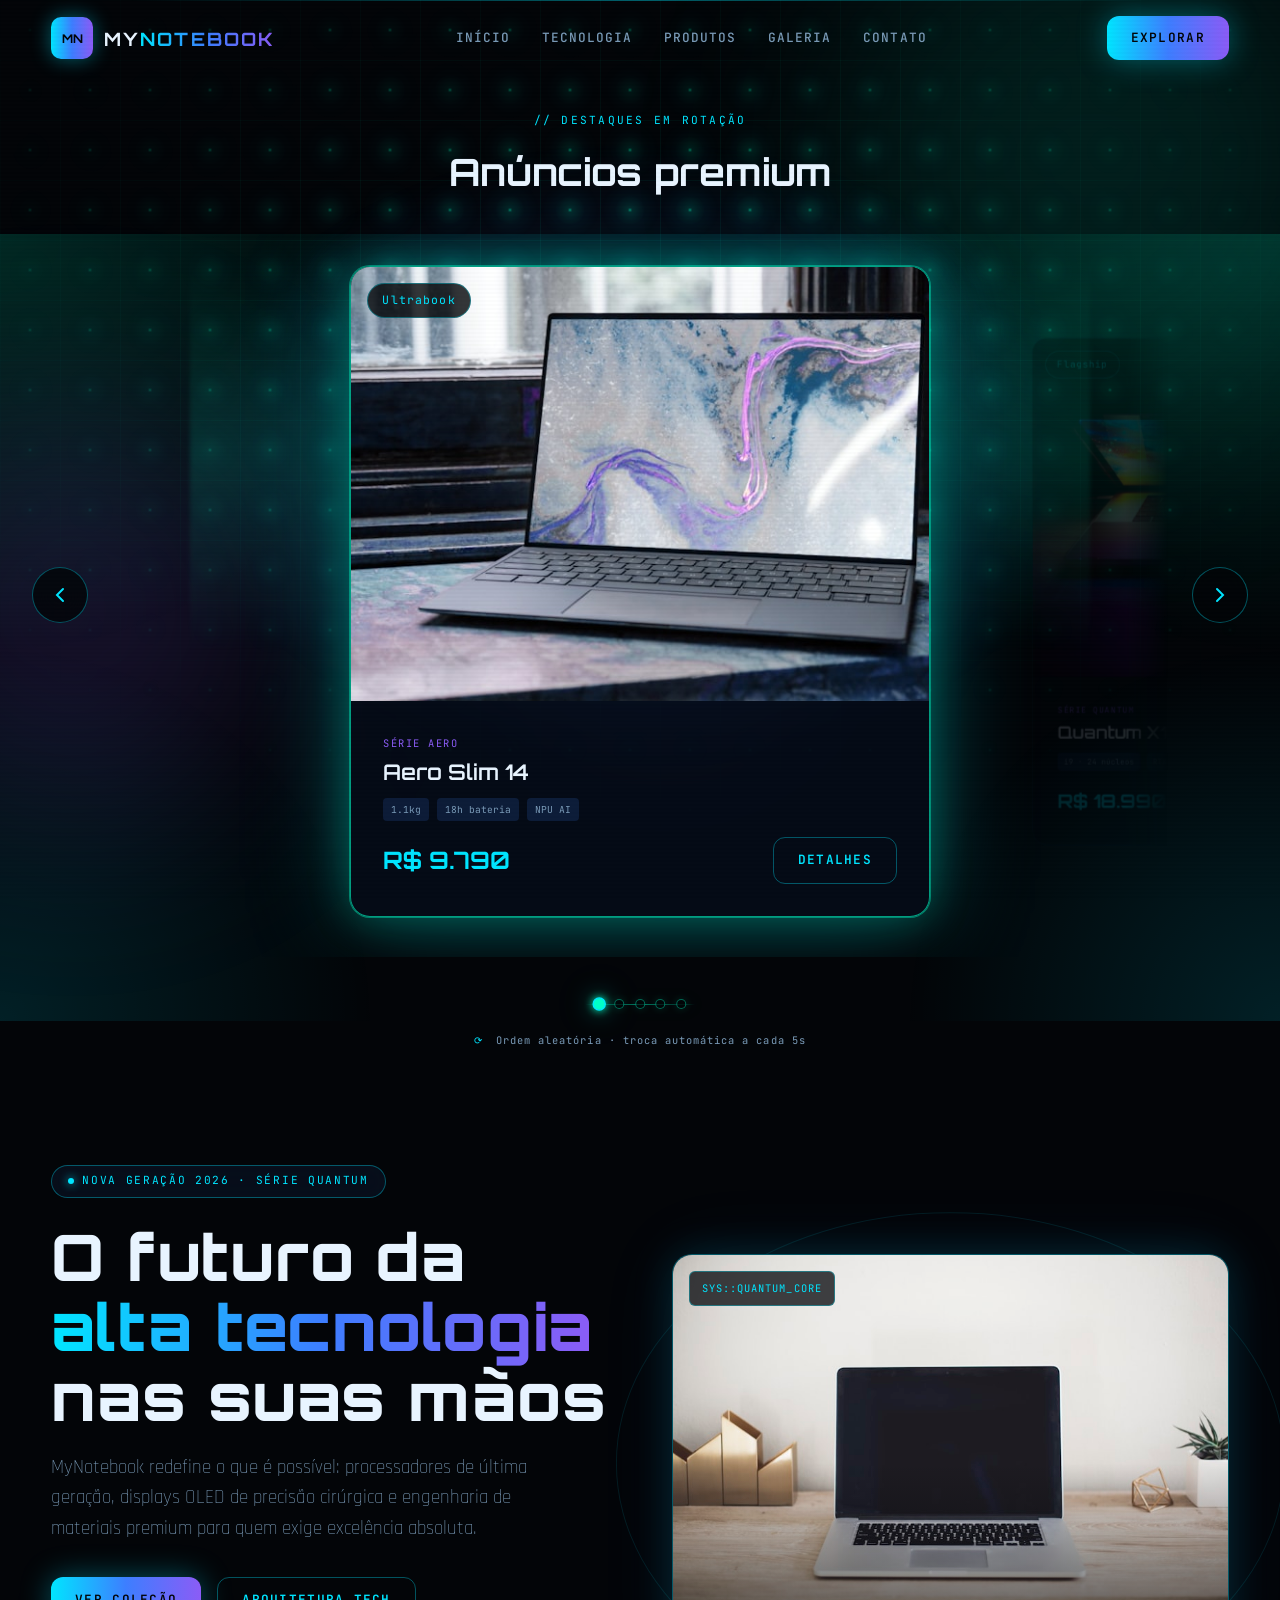
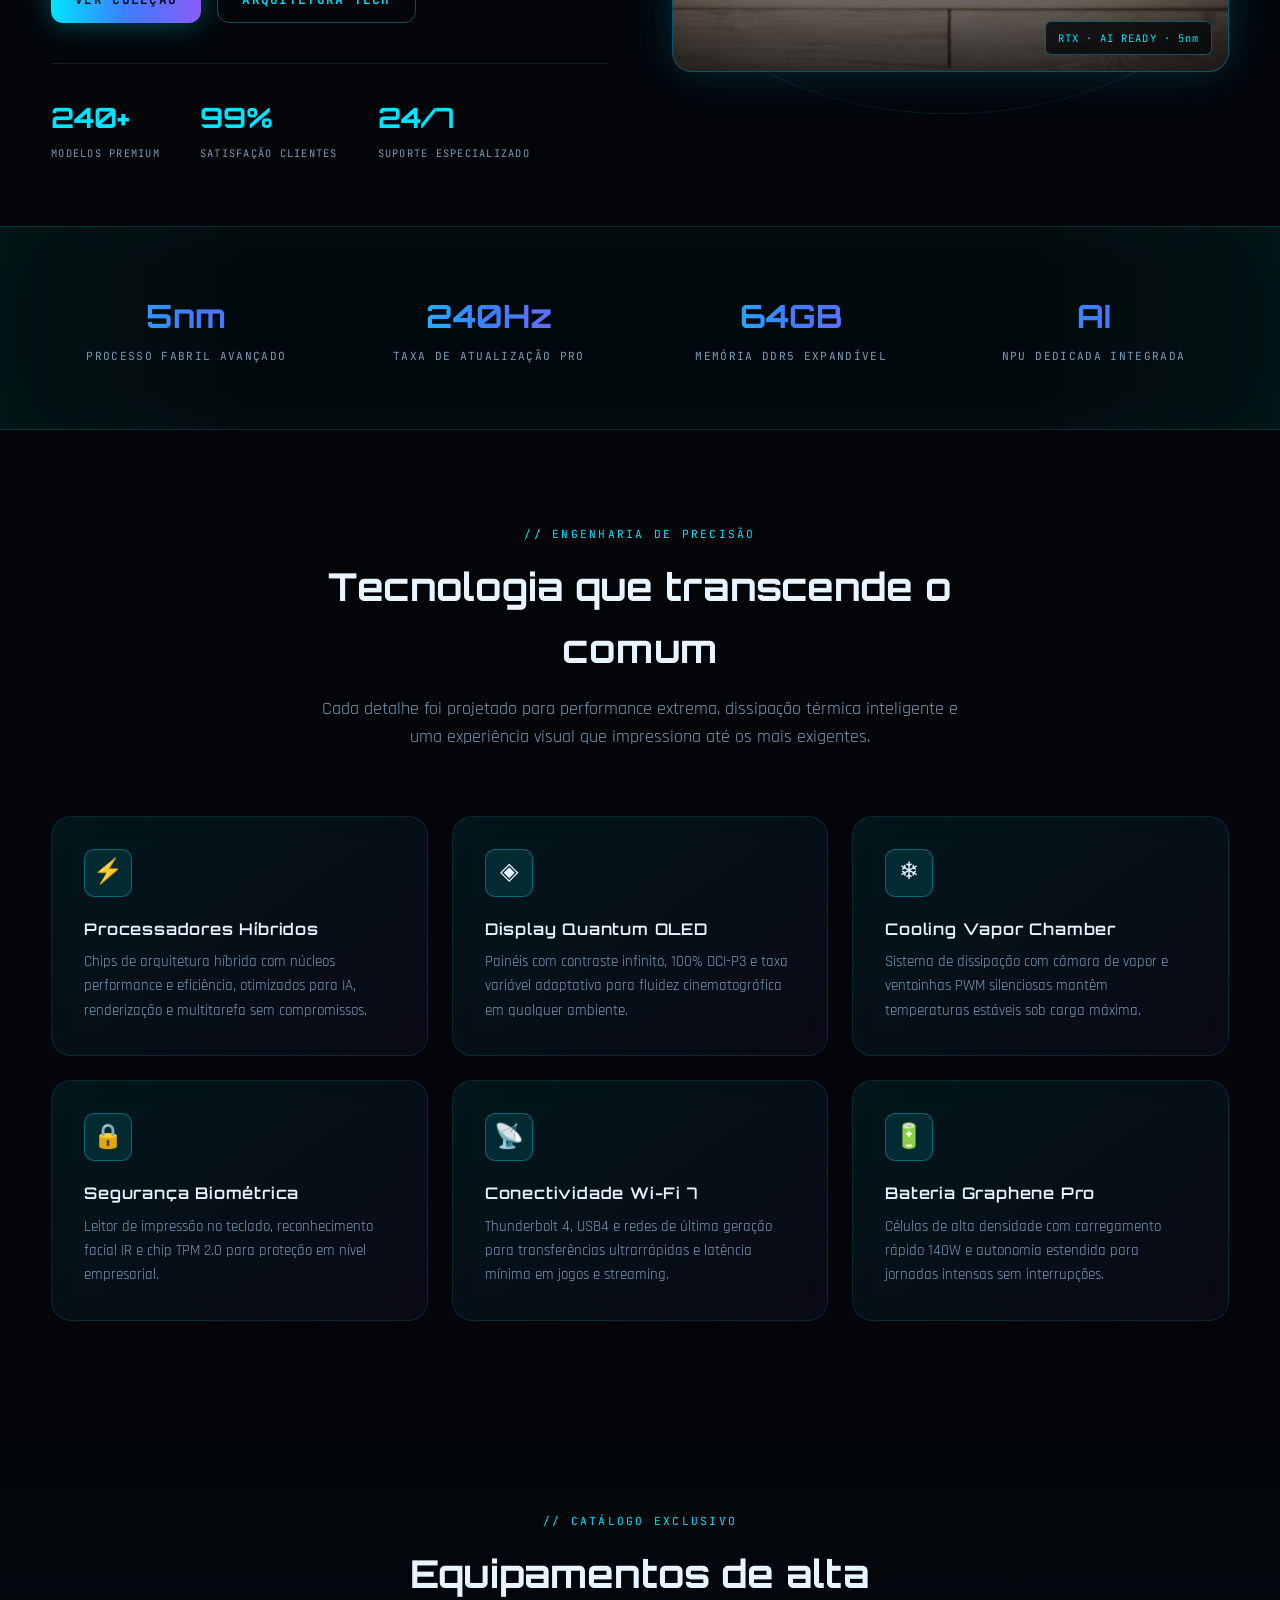
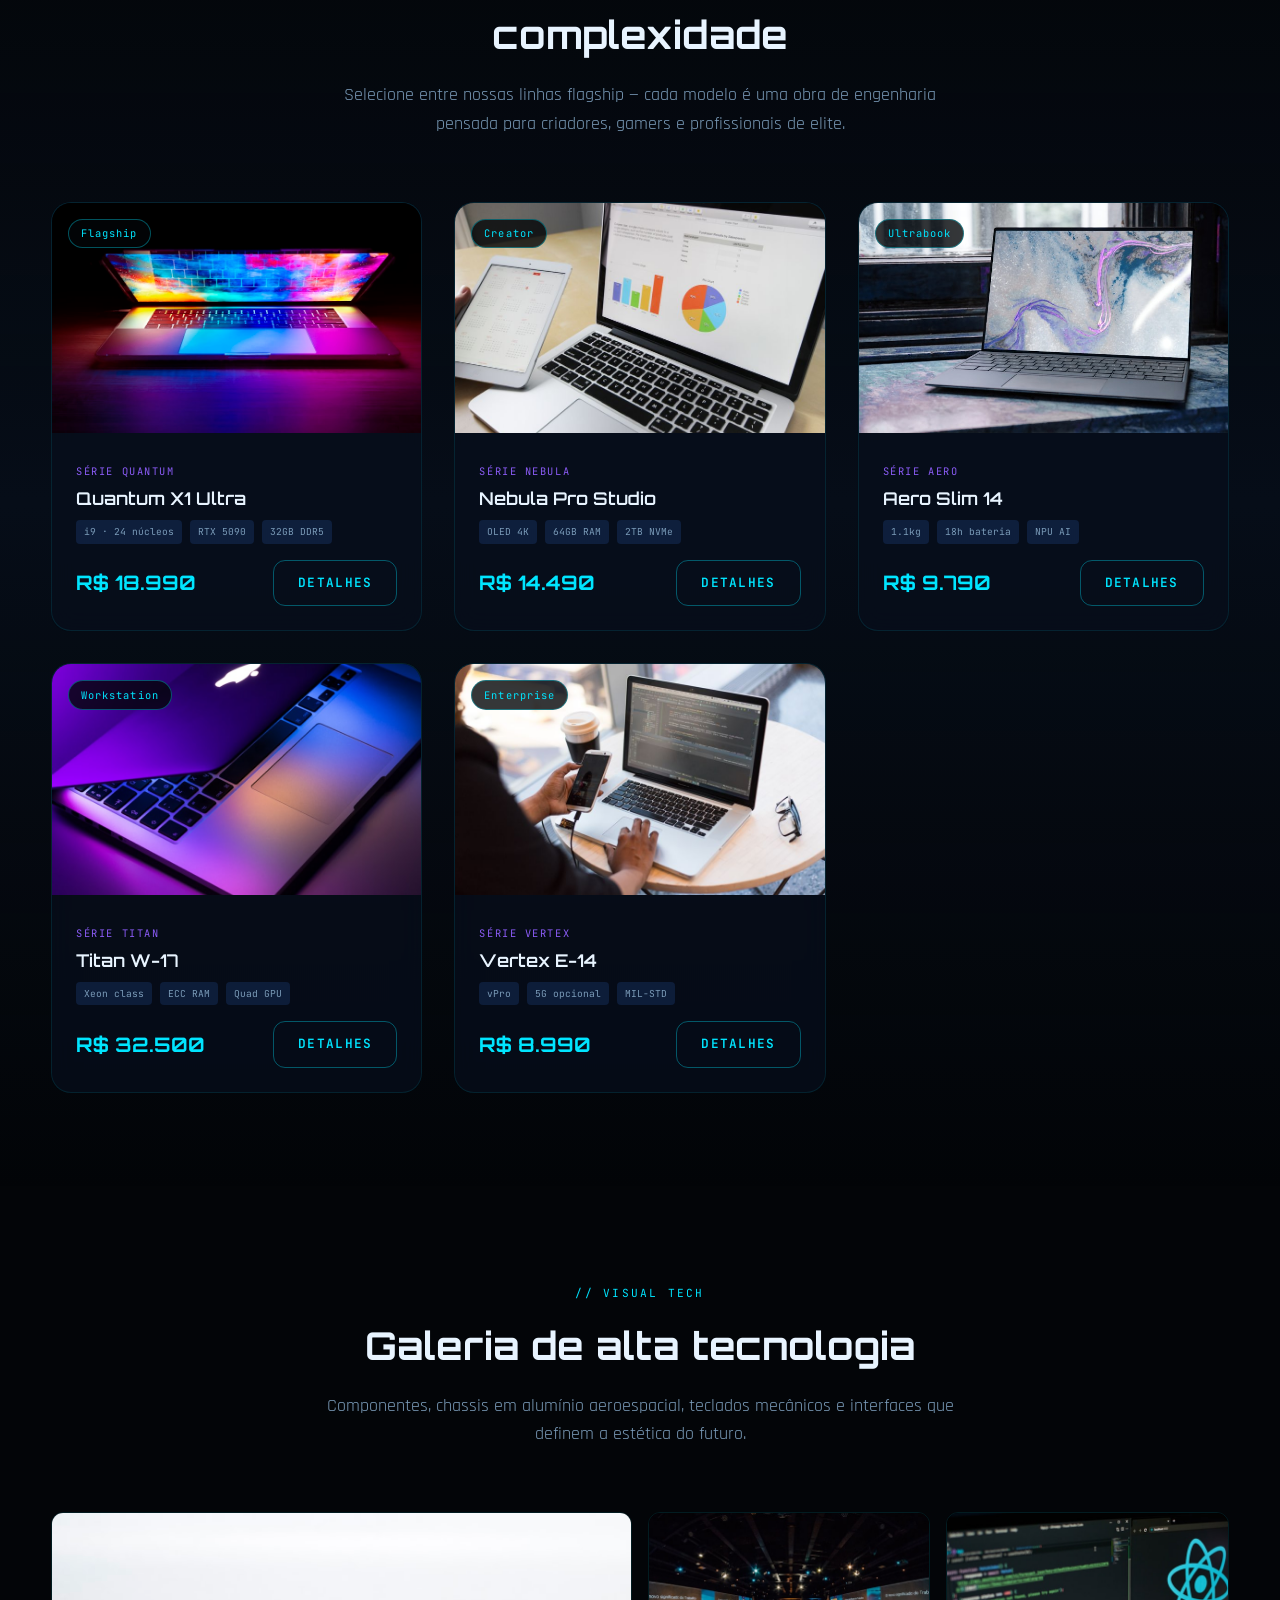
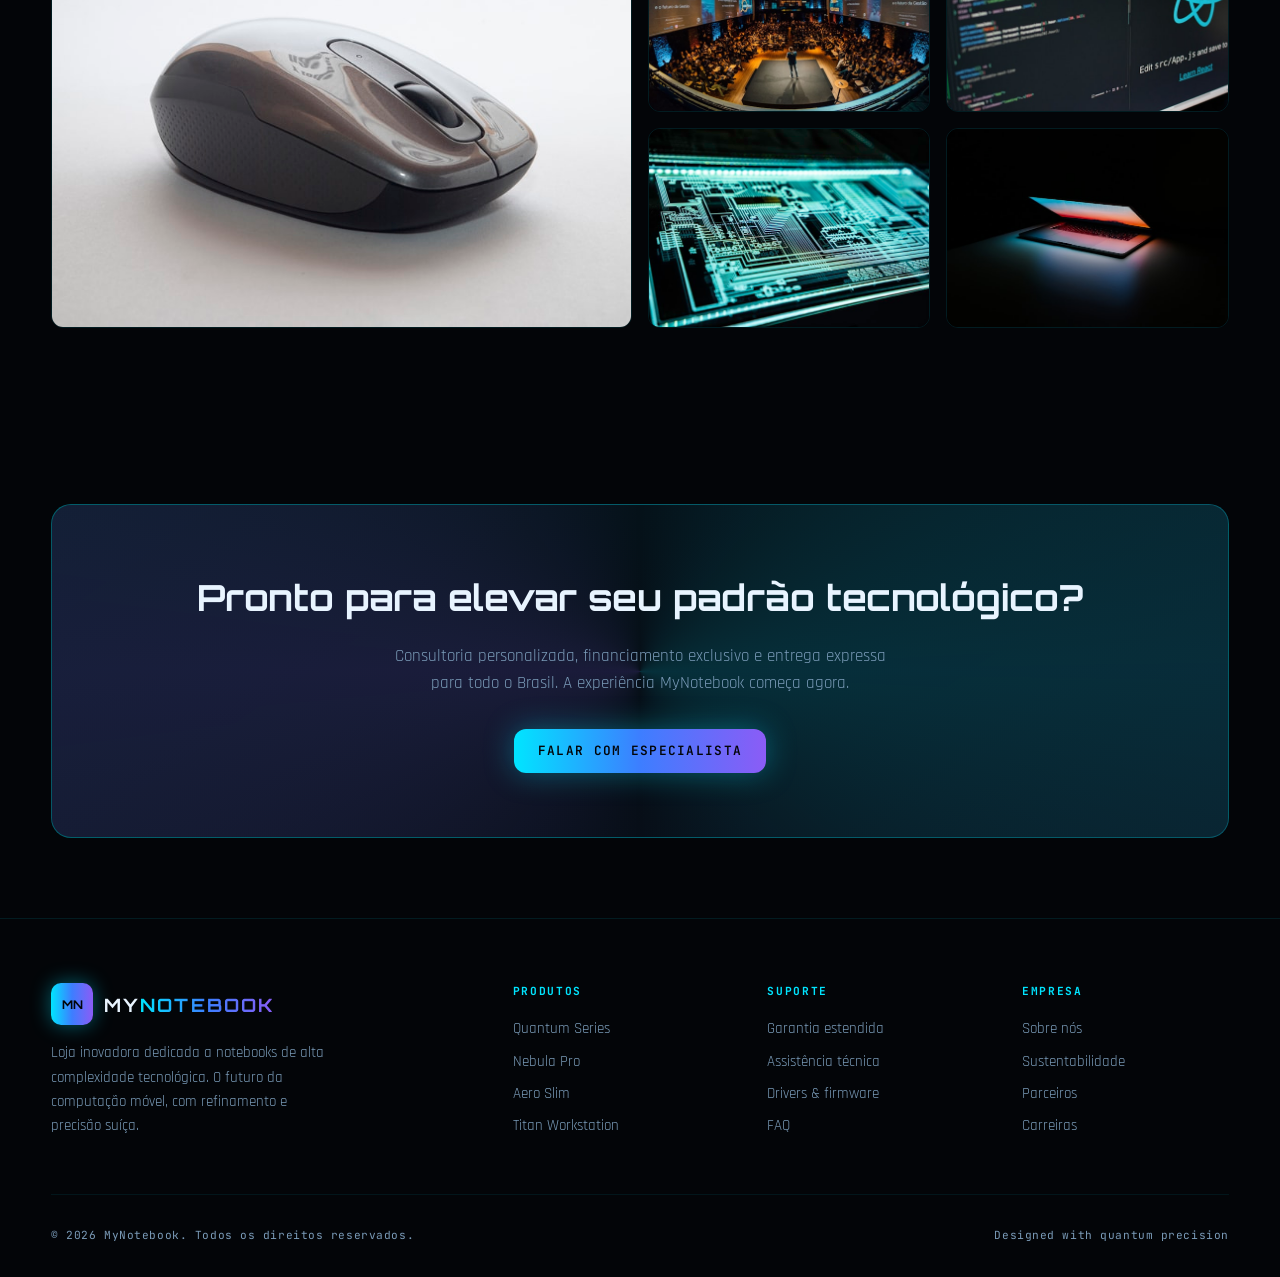
==== index.html @ bc08f530 "feat: commit inicial — site MyNotebook completo Loja futurista de notebooks com design high-tech (pa" ====
<!DOCTYPE html>
<html lang="pt-BR">
<head>
  <meta charset="UTF-8" />
  <meta name="viewport" content="width=device-width, initial-scale=1.0" />
  <meta name="description" content="MyNotebook — Loja inovadora de notebooks de alta performance, design futurista e tecnologia de ponta." />
  <title>MyNotebook | Alta Tecnologia em Notebooks</title>
  <link rel="preconnect" href="https://fonts.googleapis.com" />
  <link rel="preconnect" href="https://fonts.gstatic.com" crossorigin />
  <link href="https://fonts.googleapis.com/css2?family=JetBrains+Mono:wght@400;500;600&family=Orbitron:wght@500;600;700;800&family=Rajdhani:wght@300;400;500;600;700&display=swap" rel="stylesheet" />
  <link rel="stylesheet" href="css/styles.css" />
</head>
<body>
  <div class="bg-grid" aria-hidden="true"></div>
  <div class="bg-orb bg-orb--1" aria-hidden="true"></div>
  <div class="bg-orb bg-orb--2" aria-hidden="true"></div>
  <div class="bg-orb bg-orb--3" aria-hidden="true"></div>
  <div class="scanline" aria-hidden="true"></div>

  <header class="header">
    <div class="container header__inner">
      <a href="#" class="logo">
        <span class="logo__icon">MN</span>
        <span class="logo__text">My<span>Notebook</span></span>
      </a>
      <nav class="nav" aria-label="Principal">
        <a href="#inicio" class="nav__link">Início</a>
        <a href="#tecnologia" class="nav__link">Tecnologia</a>
        <a href="#produtos" class="nav__link">Produtos</a>
        <a href="#galeria" class="nav__link">Galeria</a>
        <a href="#contato" class="nav__link">Contato</a>
      </nav>
      <a href="#produtos" class="btn btn--primary">Explorar</a>
      <button class="menu-toggle" type="button" aria-label="Abrir menu" aria-expanded="false">
        <span></span><span></span><span></span>
      </button>
    </div>
  </header>

  <main>
    <!-- Carrossel de destaques (início do site) -->
    <section class="carousel-section" id="inicio" aria-label="Destaques em promoção">
      <div class="container">
        <header class="carousel-section__header reveal">
          <span class="section-tag">// Destaques em rotação</span>
          <h2 class="carousel-section__title">Anúncios <span class="gradient">premium</span></h2>
        </header>
      </div>

      <div class="carousel-section__showcase">
        <div class="carousel" data-carousel>
          <button type="button" class="carousel__btn carousel__btn--prev" aria-label="Anúncio anterior">
            <svg width="24" height="24" viewBox="0 0 24 24" fill="none" aria-hidden="true"><path d="M15 6l-6 6 6 6" stroke="currentColor" stroke-width="2" stroke-linecap="round"/></svg>
          </button>

          <div class="carousel__viewport">
            <div class="carousel__track">
              <div class="carousel__slide">
                <article class="product-card product-card--carousel">
                  <div class="product-card__image">
                    <span class="product-card__tag">Flagship</span>
                    <img src="assets/carrossel/quantum.jpg" alt="Quantum X1 Ultra" width="600" height="375" loading="eager" />
                  </div>
                  <div class="product-card__body">
                    <span class="product-card__series">Série Quantum</span>
                    <h3 class="product-card__name">Quantum X1 Ultra</h3>
                    <div class="product-card__specs">
                      <span class="spec-chip">i9 · 24 núcleos</span>
                      <span class="spec-chip">RTX 5090</span>
                      <span class="spec-chip">32GB DDR5</span>
                    </div>
                    <div class="product-card__footer">
                      <span class="product-card__price">R$ 18.990</span>
                      <a href="#produtos" class="btn btn--outline">Detalhes</a>
                    </div>
                  </div>
                </article>
              </div>
              <div class="carousel__slide">
                <article class="product-card product-card--carousel">
                  <div class="product-card__image">
                    <span class="product-card__tag">Workstation</span>
                    <img src="assets/carrossel/titan.jpg" alt="Titan W-17" width="600" height="375" loading="lazy" />
                  </div>
                  <div class="product-card__body">
                    <span class="product-card__series">Série Titan</span>
                    <h3 class="product-card__name">Titan W-17</h3>
                    <div class="product-card__specs">
                      <span class="spec-chip">Xeon class</span>
                      <span class="spec-chip">ECC RAM</span>
                      <span class="spec-chip">Quad GPU</span>
                    </div>
                    <div class="product-card__footer">
                      <span class="product-card__price">R$ 32.500</span>
                      <a href="#produtos" class="btn btn--outline">Detalhes</a>
                    </div>
                  </div>
                </article>
              </div>
              <div class="carousel__slide">
                <article class="product-card product-card--carousel">
                  <div class="product-card__image">
                    <span class="product-card__tag">Creator</span>
                    <img src="assets/carrossel/nebula.jpg" alt="Nebula Pro Studio — notebook creator moderno" width="600" height="375" loading="lazy" />
                  </div>
                  <div class="product-card__body">
                    <span class="product-card__series">Série Nebula</span>
                    <h3 class="product-card__name">Nebula Pro Studio</h3>
                    <div class="product-card__specs">
                      <span class="spec-chip">OLED 4K</span>
                      <span class="spec-chip">64GB RAM</span>
                      <span class="spec-chip">2TB NVMe</span>
                    </div>
                    <div class="product-card__footer">
                      <span class="product-card__price">R$ 14.490</span>
                      <a href="#produtos" class="btn btn--outline">Detalhes</a>
                    </div>
                  </div>
                </article>
              </div>
              <div class="carousel__slide">
                <article class="product-card product-card--carousel">
                  <div class="product-card__image">
                    <span class="product-card__tag">Ultrabook</span>
                    <img src="assets/carrossel/aero-slim.jpg" alt="Aero Slim 14 — ultrabook novo e moderno" width="600" height="375" loading="eager" />
                  </div>
                  <div class="product-card__body">
                    <span class="product-card__series">Série Aero</span>
                    <h3 class="product-card__name">Aero Slim 14</h3>
                    <div class="product-card__specs">
                      <span class="spec-chip">1.1kg</span>
                      <span class="spec-chip">18h bateria</span>
                      <span class="spec-chip">NPU AI</span>
                    </div>
                    <div class="product-card__footer">
                      <span class="product-card__price">R$ 9.790</span>
                      <a href="#produtos" class="btn btn--outline">Detalhes</a>
                    </div>
                  </div>
                </article>
              </div>
              <div class="carousel__slide">
                <article class="product-card product-card--carousel">
                  <div class="product-card__image">
                    <span class="product-card__tag">Enterprise</span>
                    <img src="assets/carrossel/vertex.jpg" alt="Vertex E-14 — notebook corporativo" width="600" height="375" loading="lazy" />
                  </div>
                  <div class="product-card__body">
                    <span class="product-card__series">Série Vertex</span>
                    <h3 class="product-card__name">Vertex E-14</h3>
                    <div class="product-card__specs">
                      <span class="spec-chip">vPro</span>
                      <span class="spec-chip">5G opcional</span>
                      <span class="spec-chip">MIL-STD</span>
                    </div>
                    <div class="product-card__footer">
                      <span class="product-card__price">R$ 8.990</span>
                      <a href="#produtos" class="btn btn--outline">Detalhes</a>
                    </div>
                  </div>
                </article>
              </div>
            </div>
          </div>

          <button type="button" class="carousel__btn carousel__btn--next" aria-label="Próximo anúncio">
            <svg width="24" height="24" viewBox="0 0 24 24" fill="none" aria-hidden="true"><path d="M9 6l6 6-6 6" stroke="currentColor" stroke-width="2" stroke-linecap="round"/></svg>
          </button>

          <div class="carousel__dots" role="tablist" aria-label="Selecionar anúncio"></div>
          <p class="carousel__hint">
            <span class="carousel__shuffle-icon">⟳</span>
            Ordem aleatória · troca automática a cada 5s
          </p>
        </div>
      </div>
    </section>

    <!-- Hero -->
    <section class="hero">
      <div class="container hero__grid">
        <div class="hero__content reveal">
          <div class="hero__badge">Nova geração 2026 · Série Quantum</div>
          <h1 class="hero__title">
            O futuro da<br />
            <span class="gradient">alta tecnologia</span><br />
            nas suas mãos
          </h1>
          <p class="hero__subtitle">
            MyNotebook redefine o que é possível: processadores de última geração,
            displays OLED de precisão cirúrgica e engenharia de materiais premium
            para quem exige excelência absoluta.
          </p>
          <div class="hero__actions">
            <a href="#produtos" class="btn btn--primary">Ver coleção</a>
            <a href="#tecnologia" class="btn btn--outline">Arquitetura tech</a>
          </div>
          <div class="hero__stats">
            <div class="stat">
              <div class="stat__value" data-count="240" data-suffix="+">0+</div>
              <div class="stat__label">Modelos premium</div>
            </div>
            <div class="stat">
              <div class="stat__value" data-count="99" data-suffix="%">0%</div>
              <div class="stat__label">Satisfação clientes</div>
            </div>
            <div class="stat">
              <div class="stat__value">24/7</div>
              <div class="stat__label">Suporte especializado</div>
            </div>
          </div>
        </div>
        <div class="hero__visual reveal">
          <div class="hero__ring" aria-hidden="true"></div>
          <div class="hero__frame">
            <span class="hero__hud hero__hud--tl">SYS::QUANTUM_CORE</span>
            <img
              src="assets/carrossel/hero.jpg"
              alt="Notebook futurista de alta performance em ambiente tecnológico"
              width="900"
              height="675"
              loading="eager"
            />
            <span class="hero__hud hero__hud--br">RTX · AI READY · 5nm</span>
          </div>
        </div>
      </div>
    </section>

    <!-- Specs band -->
    <div class="specs-band reveal">
      <div class="container specs-band__inner">
        <div class="specs-band__item">
          <h3>5nm</h3>
          <p>Processo fabril avançado</p>
        </div>
        <div class="specs-band__item">
          <h3>240Hz</h3>
          <p>Taxa de atualização pro</p>
        </div>
        <div class="specs-band__item">
          <h3>64GB</h3>
          <p>Memória DDR5 expandível</p>
        </div>
        <div class="specs-band__item">
          <h3>AI</h3>
          <p>NPU dedicada integrada</p>
        </div>
      </div>
    </div>

    <!-- Features / Tecnologia -->
    <section id="tecnologia">
      <div class="container">
        <header class="section-header reveal">
          <span class="section-tag">// Engenharia de precisão</span>
          <h2 class="section-title">Tecnologia que transcende o comum</h2>
          <p class="section-desc">
            Cada detalhe foi projetado para performance extrema, dissipação térmica
            inteligente e uma experiência visual que impressiona até os mais exigentes.
          </p>
        </header>
        <div class="features__grid">
          <article class="feature-card reveal">
            <div class="feature-card__icon">⚡</div>
            <h3 class="feature-card__title">Processadores Híbridos</h3>
            <p class="feature-card__text">
              Chips de arquitetura híbrida com núcleos performance e eficiência,
              otimizados para IA, renderização e multitarefa sem compromissos.
            </p>
          </article>
          <article class="feature-card reveal">
            <div class="feature-card__icon">◈</div>
            <h3 class="feature-card__title">Display Quantum OLED</h3>
            <p class="feature-card__text">
              Painéis com contraste infinito, 100% DCI-P3 e taxa variável adaptativa
              para fluidez cinematográfica em qualquer ambiente.
            </p>
          </article>
          <article class="feature-card reveal">
            <div class="feature-card__icon">❄</div>
            <h3 class="feature-card__title">Cooling Vapor Chamber</h3>
            <p class="feature-card__text">
              Sistema de dissipação com câmara de vapor e ventoinhas PWM silenciosas
              mantêm temperaturas estáveis sob carga máxima.
            </p>
          </article>
          <article class="feature-card reveal">
            <div class="feature-card__icon">🔒</div>
            <h3 class="feature-card__title">Segurança Biométrica</h3>
            <p class="feature-card__text">
              Leitor de impressão no teclado, reconhecimento facial IR e chip TPM 2.0
              para proteção em nível empresarial.
            </p>
          </article>
          <article class="feature-card reveal">
            <div class="feature-card__icon">📡</div>
            <h3 class="feature-card__title">Conectividade Wi-Fi 7</h3>
            <p class="feature-card__text">
              Thunderbolt 4, USB4 e redes de última geração para transferências
              ultrarrápidas e latência mínima em jogos e streaming.
            </p>
          </article>
          <article class="feature-card reveal">
            <div class="feature-card__icon">🔋</div>
            <h3 class="feature-card__title">Bateria Graphene Pro</h3>
            <p class="feature-card__text">
              Células de alta densidade com carregamento rápido 140W e autonomia
              estendida para jornadas intensas sem interrupções.
            </p>
          </article>
        </div>
      </div>
    </section>

    <!-- Produtos -->
    <section class="products" id="produtos">
      <div class="container">
        <header class="section-header reveal">
          <span class="section-tag">// Catálogo exclusivo</span>
          <h2 class="section-title">Equipamentos de alta complexidade</h2>
          <p class="section-desc">
            Selecione entre nossas linhas flagship — cada modelo é uma obra de
            engenharia pensada para criadores, gamers e profissionais de elite.
          </p>
        </header>
        <div class="products__grid">
          <article class="product-card reveal">
            <div class="product-card__image">
              <span class="product-card__tag">Flagship</span>
              <img
                src="assets/carrossel/quantum.jpg"
                alt="MyNotebook Quantum X1 — laptop gaming premium"
                width="600"
                height="375"
                loading="lazy"
              />
            </div>
            <div class="product-card__body">
              <span class="product-card__series">Série Quantum</span>
              <h3 class="product-card__name">Quantum X1 Ultra</h3>
              <div class="product-card__specs">
                <span class="spec-chip">i9 · 24 núcleos</span>
                <span class="spec-chip">RTX 5090</span>
                <span class="spec-chip">32GB DDR5</span>
              </div>
              <div class="product-card__footer">
                <span class="product-card__price">R$ 18.990</span>
                <a href="#" class="btn btn--outline">Detalhes</a>
              </div>
            </div>
          </article>
          <article class="product-card reveal">
            <div class="product-card__image">
              <span class="product-card__tag">Creator</span>
              <img
                src="assets/carrossel/nebula.jpg"
                alt="MyNotebook Nebula Pro — workstation criativa"
                width="600"
                height="375"
                loading="lazy"
              />
            </div>
            <div class="product-card__body">
              <span class="product-card__series">Série Nebula</span>
              <h3 class="product-card__name">Nebula Pro Studio</h3>
              <div class="product-card__specs">
                <span class="spec-chip">OLED 4K</span>
                <span class="spec-chip">64GB RAM</span>
                <span class="spec-chip">2TB NVMe</span>
              </div>
              <div class="product-card__footer">
                <span class="product-card__price">R$ 14.490</span>
                <a href="#" class="btn btn--outline">Detalhes</a>
              </div>
            </div>
          </article>
          <article class="product-card reveal">
            <div class="product-card__image">
              <span class="product-card__tag">Ultrabook</span>
              <img
                src="assets/carrossel/aero-slim.jpg"
                alt="MyNotebook Aero Slim — ultrabook fino e poderoso"
                width="600"
                height="375"
                loading="lazy"
              />
            </div>
            <div class="product-card__body">
              <span class="product-card__series">Série Aero</span>
              <h3 class="product-card__name">Aero Slim 14</h3>
              <div class="product-card__specs">
                <span class="spec-chip">1.1kg</span>
                <span class="spec-chip">18h bateria</span>
                <span class="spec-chip">NPU AI</span>
              </div>
              <div class="product-card__footer">
                <span class="product-card__price">R$ 9.790</span>
                <a href="#" class="btn btn--outline">Detalhes</a>
              </div>
            </div>
          </article>
          <article class="product-card reveal">
            <div class="product-card__image">
              <span class="product-card__tag">Workstation</span>
              <img
                src="assets/carrossel/titan.jpg"
                alt="MyNotebook Titan W — estação de trabalho móvel"
                width="600"
                height="375"
                loading="lazy"
              />
            </div>
            <div class="product-card__body">
              <span class="product-card__series">Série Titan</span>
              <h3 class="product-card__name">Titan W-17</h3>
              <div class="product-card__specs">
                <span class="spec-chip">Xeon class</span>
                <span class="spec-chip">ECC RAM</span>
                <span class="spec-chip">Quad GPU</span>
              </div>
              <div class="product-card__footer">
                <span class="product-card__price">R$ 32.500</span>
                <a href="#" class="btn btn--outline">Detalhes</a>
              </div>
            </div>
          </article>
          <article class="product-card reveal">
            <div class="product-card__image">
              <span class="product-card__tag">Enterprise</span>
              <img
                src="assets/carrossel/vertex.jpg"
                alt="MyNotebook Vertex E — notebook corporativo seguro"
                width="600"
                height="375"
                loading="lazy"
              />
            </div>
            <div class="product-card__body">
              <span class="product-card__series">Série Vertex</span>
              <h3 class="product-card__name">Vertex E-14</h3>
              <div class="product-card__specs">
                <span class="spec-chip">vPro</span>
                <span class="spec-chip">5G opcional</span>
                <span class="spec-chip">MIL-STD</span>
              </div>
              <div class="product-card__footer">
                <span class="product-card__price">R$ 8.990</span>
                <a href="#" class="btn btn--outline">Detalhes</a>
              </div>
            </div>
          </article>
        </div>
      </div>
    </section>

    <!-- Galeria -->
    <section id="galeria">
      <div class="container">
        <header class="section-header reveal">
          <span class="section-tag">// Visual tech</span>
          <h2 class="section-title">Galeria de alta tecnologia</h2>
          <p class="section-desc">
            Componentes, chassis em alumínio aeroespacial, teclados mecânicos
            e interfaces que definem a estética do futuro.
          </p>
        </header>
        <div class="gallery__grid">
          <div class="gallery__item gallery__item--large reveal">
            <img
              src="assets/galeria/setup.jpg"
              alt="Setup tecnológico com múltiplos monitores e notebook"
              loading="lazy"
            />
            <div class="gallery__overlay">
              <h4>Command Center</h4>
              <p>Estação de controle total</p>
            </div>
          </div>
          <div class="gallery__item reveal">
            <img
              src="assets/galeria/teclado.jpg"
              alt="Teclado mecânico RGB de notebook gamer"
              loading="lazy"
            />
            <div class="gallery__overlay">
              <h4>Periféricos Pro</h4>
              <p>Input de precisão</p>
            </div>
          </div>
          <div class="gallery__item reveal">
            <img
              src="assets/galeria/chip.jpg"
              alt="Circuitos e tecnologia de hardware avançado"
              loading="lazy"
            />
            <div class="gallery__overlay">
              <h4>Chip Architecture</h4>
              <p>Silício de última geração</p>
            </div>
          </div>
          <div class="gallery__item reveal">
            <img
              src="assets/galeria/neon.jpg"
              alt="Ambiente cyberpunk com iluminação neon tecnológica"
              loading="lazy"
            />
            <div class="gallery__overlay">
              <h4>Ambiente Neon</h4>
              <p>Design imersivo</p>
            </div>
          </div>
          <div class="gallery__item reveal">
            <img
              src="assets/galeria/display.jpg"
              alt="Notebook aberto com tela iluminada em destaque"
              loading="lazy"
            />
            <div class="gallery__overlay">
              <h4>Display Edge</h4>
              <p>Bordas infinitas</p>
            </div>
          </div>
        </div>
      </div>
    </section>

    <!-- CTA -->
    <section class="cta" id="contato">
      <div class="container">
        <div class="cta__box reveal">
          <div class="cta__content">
            <h2 class="cta__title">Pronto para elevar seu padrão tecnológico?</h2>
            <p class="cta__text">
              Consultoria personalizada, financiamento exclusivo e entrega expressa
              para todo o Brasil. A experiência MyNotebook começa agora.
            </p>
            <a href="mailto:contato@mynotebook.com.br" class="btn btn--primary">Falar com especialista</a>
          </div>
        </div>
      </div>
    </section>
  </main>

  <footer class="footer">
    <div class="container">
      <div class="footer__grid">
        <div class="footer__brand">
          <a href="#" class="logo">
            <span class="logo__icon">MN</span>
            <span class="logo__text">My<span>Notebook</span></span>
          </a>
          <p>
            Loja inovadora dedicada a notebooks de alta complexidade tecnológica.
            O futuro da computação móvel, com refinamento e precisão suíça.
          </p>
        </div>
        <div class="footer__col">
          <h4>Produtos</h4>
          <a href="#">Quantum Series</a>
          <a href="#">Nebula Pro</a>
          <a href="#">Aero Slim</a>
          <a href="#">Titan Workstation</a>
        </div>
        <div class="footer__col">
          <h4>Suporte</h4>
          <a href="#">Garantia estendida</a>
          <a href="#">Assistência técnica</a>
          <a href="#">Drivers &amp; firmware</a>
          <a href="#">FAQ</a>
        </div>
        <div class="footer__col">
          <h4>Empresa</h4>
          <a href="#">Sobre nós</a>
          <a href="#">Sustentabilidade</a>
          <a href="#">Parceiros</a>
          <a href="#">Carreiras</a>
        </div>
      </div>
      <div class="footer__bottom">
        <span>© 2026 MyNotebook. Todos os direitos reservados.</span>
        <span>Designed with quantum precision</span>
      </div>
    </div>
  </footer>

  <script src="js/main.js"></script>
</body>
</html>
---- css/styles.css ----
/* MyNotebook — Design System Futurista */

:root {
  --bg-deep: #030508;
  --bg-panel: rgba(8, 14, 28, 0.72);
  --bg-glass: rgba(12, 22, 42, 0.55);
  --cyan: #00e5ff;
  --cyan-dim: #00b8d4;
  --green-glow: #00ffc8;
  --green-glow-dim: rgba(0, 255, 180, 0.45);
  --shadow-glow-deep: 0 0 20px rgba(0, 255, 200, 0.35), 0 0 50px rgba(0, 229, 255, 0.2), 0 0 90px rgba(0, 180, 255, 0.1);
  --electric: #3d7eff;
  --violet: #8b5cf6;
  --magenta: #d946ef;
  --gold: #fbbf24;
  --text-primary: #e8f4ff;
  --text-muted: #7a9bb8;
  --border-glow: rgba(0, 229, 255, 0.35);
  --gradient-hero: linear-gradient(135deg, #030508 0%, #0a1628 40%, #12103a 70%, #030508 100%);
  --gradient-accent: linear-gradient(90deg, var(--cyan), var(--electric), var(--violet));
  --gradient-card: linear-gradient(145deg, rgba(0, 229, 255, 0.08), rgba(139, 92, 246, 0.06));
  --font-display: "Orbitron", sans-serif;
  --font-body: "Rajdhani", sans-serif;
  --font-mono: "JetBrains Mono", monospace;
  --radius: 12px;
  --radius-lg: 20px;
  --shadow-neon: 0 0 40px rgba(0, 229, 255, 0.15), 0 0 80px rgba(61, 126, 255, 0.08);
  --transition: 0.35s cubic-bezier(0.4, 0, 0.2, 1);
}

*,
*::before,
*::after {
  box-sizing: border-box;
  margin: 0;
  padding: 0;
}

html {
  scroll-behavior: smooth;
}

body {
  font-family: var(--font-body);
  font-weight: 400;
  font-size: 1.05rem;
  line-height: 1.6;
  color: var(--text-primary);
  background: var(--bg-deep);
  overflow-x: hidden;
  min-height: 100vh;
}

/* Grid de fundo tecnológico — linhas + pontos com sombra verde-ciano */
.bg-grid {
  position: fixed;
  inset: 0;
  z-index: -3;
  background-image:
    radial-gradient(circle at center, var(--green-glow-dim) 0, rgba(0, 255, 200, 0.12) 1.5px, transparent 2.5px),
    linear-gradient(rgba(0, 255, 200, 0.06) 1px, transparent 1px),
    linear-gradient(90deg, rgba(0, 255, 200, 0.06) 1px, transparent 1px);
  background-size: 60px 60px, 60px 60px, 60px 60px;
  mask-image: radial-gradient(ellipse 85% 75% at 50% 35%, black 15%, transparent 78%);
}

.bg-grid::after {
  content: "";
  position: absolute;
  inset: 0;
  background-image: radial-gradient(
    circle at 50% 50%,
    rgba(0, 255, 200, 0.35) 0,
    rgba(0, 229, 255, 0.08) 35%,
    transparent 70%
  );
  background-size: 60px 60px;
  background-position: 0 0;
  opacity: 0.55;
  filter: blur(0.5px);
  mask-image: radial-gradient(ellipse 90% 80% at 50% 40%, black 10%, transparent 75%);
}

.bg-orb {
  position: fixed;
  border-radius: 50%;
  filter: blur(100px);
  z-index: -2;
  pointer-events: none;
  animation: orb-float 18s ease-in-out infinite;
}

.bg-orb--1 {
  width: 500px;
  height: 500px;
  background: rgba(0, 255, 200, 0.1);
  box-shadow: 0 0 120px rgba(0, 255, 200, 0.08);
  top: -10%;
  right: -5%;
}

.bg-orb--2 {
  width: 400px;
  height: 400px;
  background: rgba(139, 92, 246, 0.15);
  bottom: 10%;
  left: -10%;
  animation-delay: -6s;
}

.bg-orb--3 {
  width: 300px;
  height: 300px;
  background: rgba(61, 126, 255, 0.1);
  top: 50%;
  left: 40%;
  animation-delay: -12s;
}

@keyframes orb-float {
  0%, 100% { transform: translate(0, 0) scale(1); }
  33% { transform: translate(30px, -20px) scale(1.05); }
  66% { transform: translate(-20px, 30px) scale(0.95); }
}

/* Scan line sutil */
.scanline {
  position: fixed;
  inset: 0;
  z-index: 9999;
  pointer-events: none;
  background: repeating-linear-gradient(
    0deg,
    transparent,
    transparent 2px,
    rgba(0, 0, 0, 0.03) 2px,
    rgba(0, 0, 0, 0.03) 4px
  );
  opacity: 0.4;
}

.container {
  width: min(1200px, 92vw);
  margin-inline: auto;
}

/* Header */
.header {
  position: fixed;
  top: 0;
  left: 0;
  right: 0;
  z-index: 1000;
  padding: 1rem 0;
  transition: var(--transition);
}

.header.scrolled {
  background: rgba(3, 5, 8, 0.85);
  backdrop-filter: blur(20px);
  border-bottom: 1px solid var(--border-glow);
  box-shadow: var(--shadow-neon);
}

.header__inner {
  display: flex;
  align-items: center;
  justify-content: space-between;
  gap: 2rem;
}

.logo {
  display: flex;
  align-items: center;
  gap: 0.65rem;
  text-decoration: none;
  color: inherit;
}

.logo__icon {
  width: 42px;
  height: 42px;
  display: grid;
  place-items: center;
  background: var(--gradient-accent);
  border-radius: 10px;
  font-family: var(--font-display);
  font-weight: 700;
  font-size: 0.75rem;
  color: var(--bg-deep);
  box-shadow: 0 0 20px rgba(0, 229, 255, 0.4);
}

.logo__text {
  font-family: var(--font-display);
  font-weight: 700;
  font-size: 1.15rem;
  letter-spacing: 0.12em;
  text-transform: uppercase;
}

.logo__text span {
  background: var(--gradient-accent);
  -webkit-background-clip: text;
  background-clip: text;
  -webkit-text-fill-color: transparent;
}

.nav {
  display: flex;
  align-items: center;
  gap: 2rem;
}

.nav__link {
  font-family: var(--font-mono);
  font-size: 0.8rem;
  font-weight: 500;
  letter-spacing: 0.08em;
  text-transform: uppercase;
  color: var(--text-muted);
  text-decoration: none;
  transition: var(--transition);
  position: relative;
}

.nav__link::after {
  content: "";
  position: absolute;
  bottom: -4px;
  left: 0;
  width: 0;
  height: 2px;
  background: var(--gradient-accent);
  transition: var(--transition);
}

.nav__link:hover {
  color: var(--cyan);
}

.nav__link:hover::after {
  width: 100%;
}

.btn {
  display: inline-flex;
  align-items: center;
  justify-content: center;
  gap: 0.5rem;
  padding: 0.75rem 1.5rem;
  font-family: var(--font-mono);
  font-size: 0.8rem;
  font-weight: 600;
  letter-spacing: 0.1em;
  text-transform: uppercase;
  text-decoration: none;
  border: none;
  cursor: pointer;
  border-radius: var(--radius);
  transition: var(--transition);
}

.btn--primary {
  background: var(--gradient-accent);
  color: var(--bg-deep);
  box-shadow: 0 0 30px rgba(0, 229, 255, 0.35);
}

.btn--primary:hover {
  transform: translateY(-2px);
  box-shadow: 0 0 50px rgba(0, 229, 255, 0.5);
}

.btn--outline {
  background: transparent;
  color: var(--cyan);
  border: 1px solid var(--border-glow);
}

.btn--outline:hover {
  background: rgba(0, 229, 255, 0.08);
  border-color: var(--cyan);
}

.menu-toggle {
  display: none;
  flex-direction: column;
  gap: 5px;
  background: none;
  border: none;
  cursor: pointer;
  padding: 4px;
}

.menu-toggle span {
  width: 24px;
  height: 2px;
  background: var(--cyan);
  transition: var(--transition);
}

/* Carrossel (início do site — destaque principal) */
.carousel-section {
  padding: 7rem 0 4rem;
  position: relative;
  overflow: hidden;
  min-height: min(92vh, 920px);
  display: flex;
  flex-direction: column;
  justify-content: center;
}

.carousel-section::before {
  content: "";
  position: absolute;
  top: 0;
  left: 50%;
  transform: translateX(-50%);
  width: 80%;
  height: 1px;
  background: linear-gradient(90deg, transparent, var(--cyan), transparent);
  opacity: 0.4;
}

.carousel-section::after {
  content: "";
  position: absolute;
  top: 42%;
  left: 50%;
  transform: translate(-50%, -50%);
  width: min(900px, 95vw);
  height: min(620px, 70vh);
  background:
    radial-gradient(ellipse at 0% 50%, rgba(0, 255, 200, 0.12) 0%, transparent 45%),
    radial-gradient(ellipse at 100% 50%, rgba(0, 255, 200, 0.12) 0%, transparent 45%),
    radial-gradient(
      ellipse at center,
      rgba(0, 255, 200, 0.18) 0%,
      rgba(0, 229, 255, 0.1) 35%,
      rgba(61, 126, 255, 0.05) 55%,
      transparent 72%
    );
  pointer-events: none;
  z-index: 0;
  animation: carousel-glow 6s ease-in-out infinite alternate;
  filter: blur(2px);
}

/* Cantos da seção — sombra verde até as pontas */
.carousel-section__showcase::before {
  content: "";
  position: absolute;
  inset: 0;
  background:
    radial-gradient(circle at 0% 0%, rgba(0, 255, 200, 0.15) 0%, transparent 28%),
    radial-gradient(circle at 100% 0%, rgba(0, 255, 200, 0.15) 0%, transparent 28%),
    radial-gradient(circle at 0% 100%, rgba(0, 229, 255, 0.12) 0%, transparent 25%),
    radial-gradient(circle at 100% 100%, rgba(0, 229, 255, 0.12) 0%, transparent 25%);
  pointer-events: none;
  z-index: 0;
}

@keyframes carousel-glow {
  from { opacity: 0.7; transform: translate(-50%, -50%) scale(0.95); }
  to { opacity: 1; transform: translate(-50%, -50%) scale(1.05); }
}

.carousel-section .container {
  position: relative;
  z-index: 1;
}

.carousel-section__header {
  text-align: center;
  margin-bottom: 2rem;
}

.carousel-section__title {
  font-family: var(--font-display);
  font-size: clamp(1.75rem, 3.5vw, 2.35rem);
  font-weight: 700;
}

.carousel-section__showcase {
  position: relative;
  z-index: 1;
  width: 100%;
  max-width: 1520px;
  margin-inline: auto;
  padding-inline: clamp(0.5rem, 3vw, 2rem);
  isolation: isolate;
}

.carousel {
  position: relative;
  z-index: 2;
  display: flex;
  align-items: center;
  gap: clamp(0.75rem, 2vw, 1.5rem);
  padding-bottom: 4rem;
}

.carousel__viewport {
  flex: 1;
  overflow: hidden;
  padding: 2rem 0 2.5rem;
  mask-image: linear-gradient(90deg, transparent, black 4%, black 96%, transparent);
}

.carousel__track {
  display: flex;
  align-items: stretch;
  gap: clamp(1.5rem, 3vw, 2.5rem);
  transition: transform 0.6s cubic-bezier(0.4, 0, 0.2, 1);
  will-change: transform;
}

.carousel__slide {
  flex: 0 0 min(580px, 90vw);
  display: flex;
  justify-content: center;
  opacity: 0.22;
  transform: scale(0.78);
  filter: blur(1px) brightness(0.65);
  transition:
    opacity 0.6s ease,
    transform 0.6s ease,
    filter 0.6s ease;
}

.carousel__slide.is-active {
  opacity: 1;
  transform: scale(1);
  filter: none;
  z-index: 2;
}

.carousel__fullcard-link {
  display: block;
  text-decoration: none;
  border-radius: calc(var(--radius-lg) + 4px);
  overflow: hidden;
  border: 1px solid rgba(0, 229, 255, 0.2);
  box-shadow: var(--shadow-neon);
  transition: var(--transition);
}

.carousel__slide.is-active .carousel__fullcard-link,
.carousel__slide.is-active .product-card--carousel {
  border-color: rgba(0, 255, 200, 0.6);
  box-shadow:
    0 0 0 1px rgba(0, 255, 200, 0.4),
    0 0 40px rgba(0, 255, 200, 0.25),
    0 0 100px rgba(0, 229, 255, 0.35),
    0 30px 70px rgba(0, 0, 0, 0.55);
}

.carousel__fullcard-link,
.product-card--carousel {
  position: relative;
}

.carousel__fullcard {
  display: block;
  width: 100%;
  height: auto;
  vertical-align: middle;
}

.product-card--carousel {
  width: 100%;
  max-width: 580px;
  margin-inline: auto;
  overflow: visible;
}

.carousel__slide.is-active .product-card--carousel {
  overflow: hidden;
}

.product-card--carousel .product-card__image {
  aspect-ratio: 4 / 3;
}

.product-card--carousel .product-card__image img {
  min-height: 280px;
}

.product-card--carousel .product-card__body {
  padding: 1.75rem 2rem 2rem;
}

.product-card--carousel .product-card__name {
  font-size: 1.35rem;
}

.product-card--carousel .product-card__price {
  font-size: 1.5rem;
}

.product-card--carousel .product-card__tag {
  font-size: 0.72rem;
  padding: 0.45rem 0.9rem;
}

.product-card--carousel:hover {
  transform: none;
}

.carousel__btn {
  flex-shrink: 0;
  width: 56px;
  height: 56px;
  display: grid;
  place-items: center;
  border: 1px solid var(--border-glow);
  border-radius: 50%;
  background: rgba(3, 5, 8, 0.8);
  color: var(--cyan);
  cursor: pointer;
  transition: var(--transition);
  backdrop-filter: blur(12px);
  z-index: 2;
}

.carousel__btn:hover {
  background: rgba(0, 229, 255, 0.12);
  box-shadow: 0 0 24px rgba(0, 229, 255, 0.3);
  transform: scale(1.05);
}

.carousel__btn:disabled {
  opacity: 0.35;
  cursor: not-allowed;
  transform: none;
}

.carousel__dots {
  position: absolute;
  bottom: 0;
  left: 50%;
  transform: translateX(-50%);
  display: flex;
  align-items: center;
  gap: 0.65rem;
  padding: 0.75rem 1.25rem;
}

.carousel__dots::before {
  content: "";
  position: absolute;
  left: 8%;
  right: 8%;
  top: 50%;
  height: 1px;
  background: linear-gradient(
    90deg,
    transparent 0%,
    rgba(0, 255, 200, 0.15) 8%,
    rgba(0, 255, 200, 0.45) 50%,
    rgba(0, 255, 200, 0.15) 92%,
    transparent 100%
  );
  box-shadow: 0 0 20px rgba(0, 255, 200, 0.25), 0 0 40px rgba(0, 229, 255, 0.1);
  z-index: 0;
}

.carousel__dot {
  position: relative;
  z-index: 1;
  width: 10px;
  height: 10px;
  border-radius: 50%;
  border: 1px solid rgba(0, 255, 200, 0.4);
  background: rgba(3, 5, 8, 0.6);
  cursor: pointer;
  padding: 0;
  transition: var(--transition);
  box-shadow: 0 0 8px rgba(0, 255, 200, 0.15);
}

.carousel__dot.is-active,
.carousel__dot:hover {
  background: var(--green-glow);
  border-color: var(--cyan);
  box-shadow:
    0 0 6px var(--green-glow),
    0 0 18px rgba(0, 255, 200, 0.55),
    0 0 36px rgba(0, 229, 255, 0.25);
  transform: scale(1.35);
}

.carousel__hint {
  position: absolute;
  bottom: -1.75rem;
  left: 50%;
  transform: translateX(-50%);
  font-family: var(--font-mono);
  font-size: 0.65rem;
  letter-spacing: 0.1em;
  color: var(--text-muted);
  white-space: nowrap;
}

.carousel__shuffle-icon {
  color: var(--cyan);
  margin-right: 0.35rem;
}

/* Hero */
.hero {
  min-height: auto;
  display: flex;
  align-items: center;
  padding: 5rem 0 4rem;
  position: relative;
}

.hero__grid {
  display: grid;
  grid-template-columns: 1fr 1fr;
  gap: 4rem;
  align-items: center;
}

.hero__badge {
  display: inline-flex;
  align-items: center;
  gap: 0.5rem;
  padding: 0.4rem 1rem;
  margin-bottom: 1.5rem;
  font-family: var(--font-mono);
  font-size: 0.7rem;
  letter-spacing: 0.15em;
  text-transform: uppercase;
  color: var(--cyan);
  background: var(--bg-glass);
  border: 1px solid var(--border-glow);
  border-radius: 100px;
  backdrop-filter: blur(12px);
}

.hero__badge::before {
  content: "";
  width: 6px;
  height: 6px;
  background: var(--cyan);
  border-radius: 50%;
  box-shadow: 0 0 10px var(--cyan);
  animation: pulse 2s ease infinite;
}

@keyframes pulse {
  0%, 100% { opacity: 1; }
  50% { opacity: 0.4; }
}

.hero__title {
  font-family: var(--font-display);
  font-weight: 800;
  font-size: clamp(2.5rem, 5vw, 4rem);
  line-height: 1.1;
  letter-spacing: 0.02em;
  margin-bottom: 1.25rem;
}

.hero__title .gradient {
  background: var(--gradient-accent);
  -webkit-background-clip: text;
  background-clip: text;
  -webkit-text-fill-color: transparent;
}

.hero__subtitle {
  font-size: 1.2rem;
  color: var(--text-muted);
  max-width: 480px;
  margin-bottom: 2rem;
  font-weight: 300;
}

.hero__stats {
  display: flex;
  gap: 2.5rem;
  margin-top: 2.5rem;
  padding-top: 2rem;
  border-top: 1px solid rgba(0, 229, 255, 0.15);
}

.stat__value {
  font-family: var(--font-display);
  font-size: 1.75rem;
  font-weight: 700;
  color: var(--cyan);
}

.stat__label {
  font-family: var(--font-mono);
  font-size: 0.65rem;
  letter-spacing: 0.12em;
  text-transform: uppercase;
  color: var(--text-muted);
  margin-top: 0.25rem;
}

.hero__actions {
  display: flex;
  flex-wrap: wrap;
  gap: 1rem;
}

.hero__visual {
  position: relative;
}

.hero__frame {
  position: relative;
  border-radius: var(--radius-lg);
  overflow: hidden;
  border: 1px solid var(--border-glow);
  box-shadow: var(--shadow-neon);
  background: var(--bg-panel);
}

.hero__frame::before {
  content: "";
  position: absolute;
  inset: 0;
  background: linear-gradient(180deg, transparent 50%, rgba(3, 5, 8, 0.8) 100%);
  z-index: 1;
  pointer-events: none;
}

.hero__frame img {
  width: 100%;
  height: auto;
  display: block;
  aspect-ratio: 4/3;
  object-fit: cover;
}

.hero__hud {
  position: absolute;
  z-index: 2;
  font-family: var(--font-mono);
  font-size: 0.65rem;
  letter-spacing: 0.1em;
  color: var(--cyan);
  padding: 0.5rem 0.75rem;
  background: rgba(3, 5, 8, 0.75);
  border: 1px solid var(--border-glow);
  border-radius: 6px;
  backdrop-filter: blur(8px);
}

.hero__hud--tl { top: 1rem; left: 1rem; }
.hero__hud--br { bottom: 1rem; right: 1rem; }

.hero__ring {
  position: absolute;
  width: 120%;
  height: 120%;
  top: 50%;
  left: 50%;
  transform: translate(-50%, -50%);
  border: 1px solid rgba(0, 229, 255, 0.1);
  border-radius: 50%;
  animation: ring-spin 30s linear infinite;
  pointer-events: none;
}

@keyframes ring-spin {
  to { transform: translate(-50%, -50%) rotate(360deg); }
}

/* Sections */
section {
  padding: 6rem 0;
}

.section-header {
  text-align: center;
  max-width: 640px;
  margin: 0 auto 4rem;
}

.section-tag {
  font-family: var(--font-mono);
  font-size: 0.7rem;
  letter-spacing: 0.2em;
  text-transform: uppercase;
  color: var(--cyan);
  margin-bottom: 0.75rem;
  display: block;
}

.section-title {
  font-family: var(--font-display);
  font-size: clamp(1.75rem, 3vw, 2.5rem);
  font-weight: 700;
  margin-bottom: 1rem;
}

.section-desc {
  color: var(--text-muted);
  font-size: 1.1rem;
}

/* Features */
.features__grid {
  display: grid;
  grid-template-columns: repeat(3, 1fr);
  gap: 1.5rem;
}

.feature-card {
  padding: 2rem;
  background: var(--gradient-card);
  border: 1px solid rgba(0, 229, 255, 0.12);
  border-radius: var(--radius-lg);
  backdrop-filter: blur(16px);
  transition: var(--transition);
  position: relative;
  overflow: hidden;
}

.feature-card::before {
  content: "";
  position: absolute;
  top: 0;
  left: 0;
  right: 0;
  height: 2px;
  background: var(--gradient-accent);
  opacity: 0;
  transition: var(--transition);
}

.feature-card:hover {
  border-color: rgba(0, 255, 200, 0.45);
  transform: translateY(-6px);
  box-shadow:
    0 0 25px rgba(0, 255, 200, 0.2),
    var(--shadow-neon);
}

.feature-card:hover::before {
  opacity: 1;
}

.feature-card__icon {
  width: 48px;
  height: 48px;
  margin-bottom: 1.25rem;
  display: grid;
  place-items: center;
  font-size: 1.5rem;
  background: rgba(0, 229, 255, 0.1);
  border-radius: 10px;
  border: 1px solid var(--border-glow);
}

.feature-card__title {
  font-family: var(--font-display);
  font-size: 1rem;
  font-weight: 600;
  letter-spacing: 0.05em;
  margin-bottom: 0.5rem;
}

.feature-card__text {
  color: var(--text-muted);
  font-size: 0.95rem;
}

/* Products */
.products {
  background: linear-gradient(180deg, transparent, rgba(10, 22, 40, 0.5), transparent);
}

.products__grid {
  display: grid;
  grid-template-columns: repeat(3, 1fr);
  gap: 2rem;
}

.product-card {
  background: var(--bg-panel);
  border: 1px solid rgba(0, 229, 255, 0.1);
  border-radius: var(--radius-lg);
  overflow: hidden;
  transition: var(--transition);
  backdrop-filter: blur(12px);
}

.product-card:hover {
  border-color: var(--border-glow);
  box-shadow: var(--shadow-neon);
  transform: translateY(-8px);
}

.product-card__image {
  position: relative;
  overflow: hidden;
  aspect-ratio: 16/10;
}

.product-card__image img {
  width: 100%;
  height: 100%;
  object-fit: cover;
  transition: transform 0.6s ease;
  background: rgba(8, 14, 28, 0.9);
}

.product-card:hover .product-card__image img {
  transform: scale(1.08);
}

.product-card__tag {
  position: absolute;
  top: 1rem;
  left: 1rem;
  font-family: var(--font-mono);
  font-size: 0.65rem;
  letter-spacing: 0.1em;
  padding: 0.35rem 0.75rem;
  background: rgba(3, 5, 8, 0.8);
  border: 1px solid var(--border-glow);
  border-radius: 100px;
  color: var(--cyan);
}

.product-card__body {
  padding: 1.5rem;
}

.product-card__series {
  font-family: var(--font-mono);
  font-size: 0.65rem;
  letter-spacing: 0.15em;
  color: var(--violet);
  text-transform: uppercase;
  margin-bottom: 0.35rem;
}

.product-card__name {
  font-family: var(--font-display);
  font-size: 1.1rem;
  font-weight: 600;
  margin-bottom: 0.5rem;
}

.product-card__specs {
  display: flex;
  flex-wrap: wrap;
  gap: 0.5rem;
  margin-bottom: 1rem;
}

.spec-chip {
  font-family: var(--font-mono);
  font-size: 0.6rem;
  padding: 0.25rem 0.5rem;
  background: rgba(61, 126, 255, 0.15);
  border-radius: 4px;
  color: var(--text-muted);
}

.product-card__footer {
  display: flex;
  align-items: center;
  justify-content: space-between;
}

.product-card__price {
  font-family: var(--font-display);
  font-size: 1.25rem;
  font-weight: 700;
  color: var(--cyan);
}

/* Gallery / Tech showcase */
.gallery__grid {
  display: grid;
  grid-template-columns: repeat(4, 1fr);
  grid-template-rows: repeat(2, 200px);
  gap: 1rem;
}

.gallery__item {
  position: relative;
  border-radius: var(--radius);
  overflow: hidden;
  border: 1px solid rgba(0, 229, 255, 0.1);
  transition: var(--transition);
}

.gallery__item:hover {
  border-color: var(--border-glow);
  box-shadow: var(--shadow-neon);
}

.gallery__item img {
  width: 100%;
  height: 100%;
  object-fit: cover;
  transition: transform 0.5s ease;
}

.gallery__item:hover img {
  transform: scale(1.05);
}

.gallery__item--large {
  grid-column: span 2;
  grid-row: span 2;
}

.gallery__overlay {
  position: absolute;
  inset: 0;
  background: linear-gradient(0deg, rgba(3, 5, 8, 0.85) 0%, transparent 60%);
  display: flex;
  flex-direction: column;
  justify-content: flex-end;
  padding: 1.25rem;
  opacity: 0;
  transition: var(--transition);
}

.gallery__item:hover .gallery__overlay {
  opacity: 1;
}

.gallery__overlay h4 {
  font-family: var(--font-display);
  font-size: 0.9rem;
  letter-spacing: 0.05em;
}

.gallery__overlay p {
  font-family: var(--font-mono);
  font-size: 0.65rem;
  color: var(--cyan);
  margin-top: 0.25rem;
}

/* Specs band */
.specs-band {
  padding: 4rem 0;
  border-block: 1px solid rgba(0, 255, 200, 0.15);
  background:
    linear-gradient(90deg, rgba(0, 255, 200, 0.04) 0%, transparent 20%, transparent 80%, rgba(0, 255, 200, 0.04) 100%),
    rgba(0, 229, 255, 0.02);
  box-shadow: inset 0 0 60px rgba(0, 255, 200, 0.03);
}

.specs-band__inner {
  display: grid;
  grid-template-columns: repeat(4, 1fr);
  gap: 2rem;
  text-align: center;
}

.specs-band__item h3 {
  font-family: var(--font-display);
  font-size: 2rem;
  font-weight: 700;
  background: var(--gradient-accent);
  -webkit-background-clip: text;
  background-clip: text;
  -webkit-text-fill-color: transparent;
}

.specs-band__item p {
  font-family: var(--font-mono);
  font-size: 0.7rem;
  letter-spacing: 0.12em;
  text-transform: uppercase;
  color: var(--text-muted);
  margin-top: 0.35rem;
}

/* CTA */
.cta {
  padding: 5rem 0;
}

.cta__box {
  position: relative;
  padding: 4rem;
  text-align: center;
  border-radius: var(--radius-lg);
  background: var(--gradient-card);
  border: 1px solid var(--border-glow);
  overflow: hidden;
}

.cta__box::before {
  content: "";
  position: absolute;
  inset: -50%;
  background: conic-gradient(from 0deg, transparent, var(--cyan), transparent, var(--violet), transparent);
  animation: cta-rotate 8s linear infinite;
  opacity: 0.15;
}

@keyframes cta-rotate {
  to { transform: rotate(360deg); }
}

.cta__content {
  position: relative;
  z-index: 1;
}

.cta__title {
  font-family: var(--font-display);
  font-size: clamp(1.5rem, 3vw, 2.25rem);
  margin-bottom: 1rem;
}

.cta__text {
  color: var(--text-muted);
  max-width: 500px;
  margin: 0 auto 2rem;
}

/* Footer */
.footer {
  padding: 4rem 0 2rem;
  border-top: 1px solid rgba(0, 229, 255, 0.1);
}

.footer__grid {
  display: grid;
  grid-template-columns: 2fr 1fr 1fr 1fr;
  gap: 3rem;
  margin-bottom: 3rem;
}

.footer__brand p {
  color: var(--text-muted);
  margin-top: 1rem;
  max-width: 280px;
  font-size: 0.95rem;
}

.footer__col h4 {
  font-family: var(--font-mono);
  font-size: 0.7rem;
  letter-spacing: 0.15em;
  text-transform: uppercase;
  color: var(--cyan);
  margin-bottom: 1rem;
}

.footer__col a {
  display: block;
  color: var(--text-muted);
  text-decoration: none;
  font-size: 0.95rem;
  margin-bottom: 0.5rem;
  transition: var(--transition);
}

.footer__col a:hover {
  color: var(--cyan);
}

.footer__bottom {
  display: flex;
  justify-content: space-between;
  align-items: center;
  padding-top: 2rem;
  border-top: 1px solid rgba(0, 229, 255, 0.08);
  font-family: var(--font-mono);
  font-size: 0.7rem;
  color: var(--text-muted);
  letter-spacing: 0.05em;
}

/* Reveal animation */
.reveal {
  opacity: 0;
  transform: translateY(30px);
  transition: opacity 0.8s ease, transform 0.8s ease;
}

.reveal.visible {
  opacity: 1;
  transform: translateY(0);
}

/* Responsive */
@media (max-width: 1024px) {
  .hero__grid { grid-template-columns: 1fr; text-align: center; }
  .hero__subtitle { margin-inline: auto; }
  .hero__actions { justify-content: center; }
  .hero__stats { justify-content: center; }
  .hero__visual { order: -1; max-width: 560px; margin-inline: auto; }
  .features__grid,
  .products__grid { grid-template-columns: repeat(2, 1fr); }
  .gallery__grid {
    grid-template-columns: repeat(2, 1fr);
    grid-template-rows: auto;
  }
  .gallery__item--large { grid-column: span 2; grid-row: span 1; min-height: 220px; }
  .footer__grid { grid-template-columns: 1fr 1fr; }
}

@media (max-width: 1024px) {
  .carousel__slide {
    flex: 0 0 min(480px, 88vw);
  }
  .product-card--carousel {
    max-width: 480px;
  }
}

@media (max-width: 768px) {
  .carousel-section {
    min-height: auto;
    padding-top: 6rem;
  }
  .carousel__slide {
    flex: 0 0 min(340px, 92vw);
  }
  .carousel__slide:not(.is-active) {
    opacity: 0.15;
    transform: scale(0.85);
  }
  .product-card--carousel {
    max-width: 340px;
  }
  .product-card--carousel .product-card__image img {
    min-height: 200px;
  }
  .carousel__btn--prev { order: 2; }
  .carousel__btn--next { order: 3; }
  .carousel {
    flex-wrap: wrap;
    justify-content: center;
  }
  .carousel__viewport {
    order: 1;
    width: 100%;
    mask-image: none;
    padding: 1.5rem 0 2rem;
  }
  .carousel__btn {
    width: 48px;
    height: 48px;
  }
  .carousel__hint { font-size: 0.6rem; bottom: -2rem; white-space: normal; text-align: center; max-width: 90%; }

  .nav { display: none; }
  .nav.open {
    display: flex;
    flex-direction: column;
    position: absolute;
    top: 100%;
    left: 0;
    right: 0;
    padding: 1.5rem;
    background: rgba(3, 5, 8, 0.95);
    border-bottom: 1px solid var(--border-glow);
  }
  .menu-toggle { display: flex; }
  .features__grid,
  .products__grid { grid-template-columns: 1fr; }
  .specs-band__inner { grid-template-columns: repeat(2, 1fr); }
  .gallery__grid { grid-template-columns: 1fr; }
  .gallery__item { min-height: 180px; }
  .gallery__item--large { grid-column: span 1; }
  .footer__grid { grid-template-columns: 1fr; }
  .footer__bottom { flex-direction: column; gap: 1rem; text-align: center; }
  .cta__box { padding: 2.5rem 1.5rem; }
}
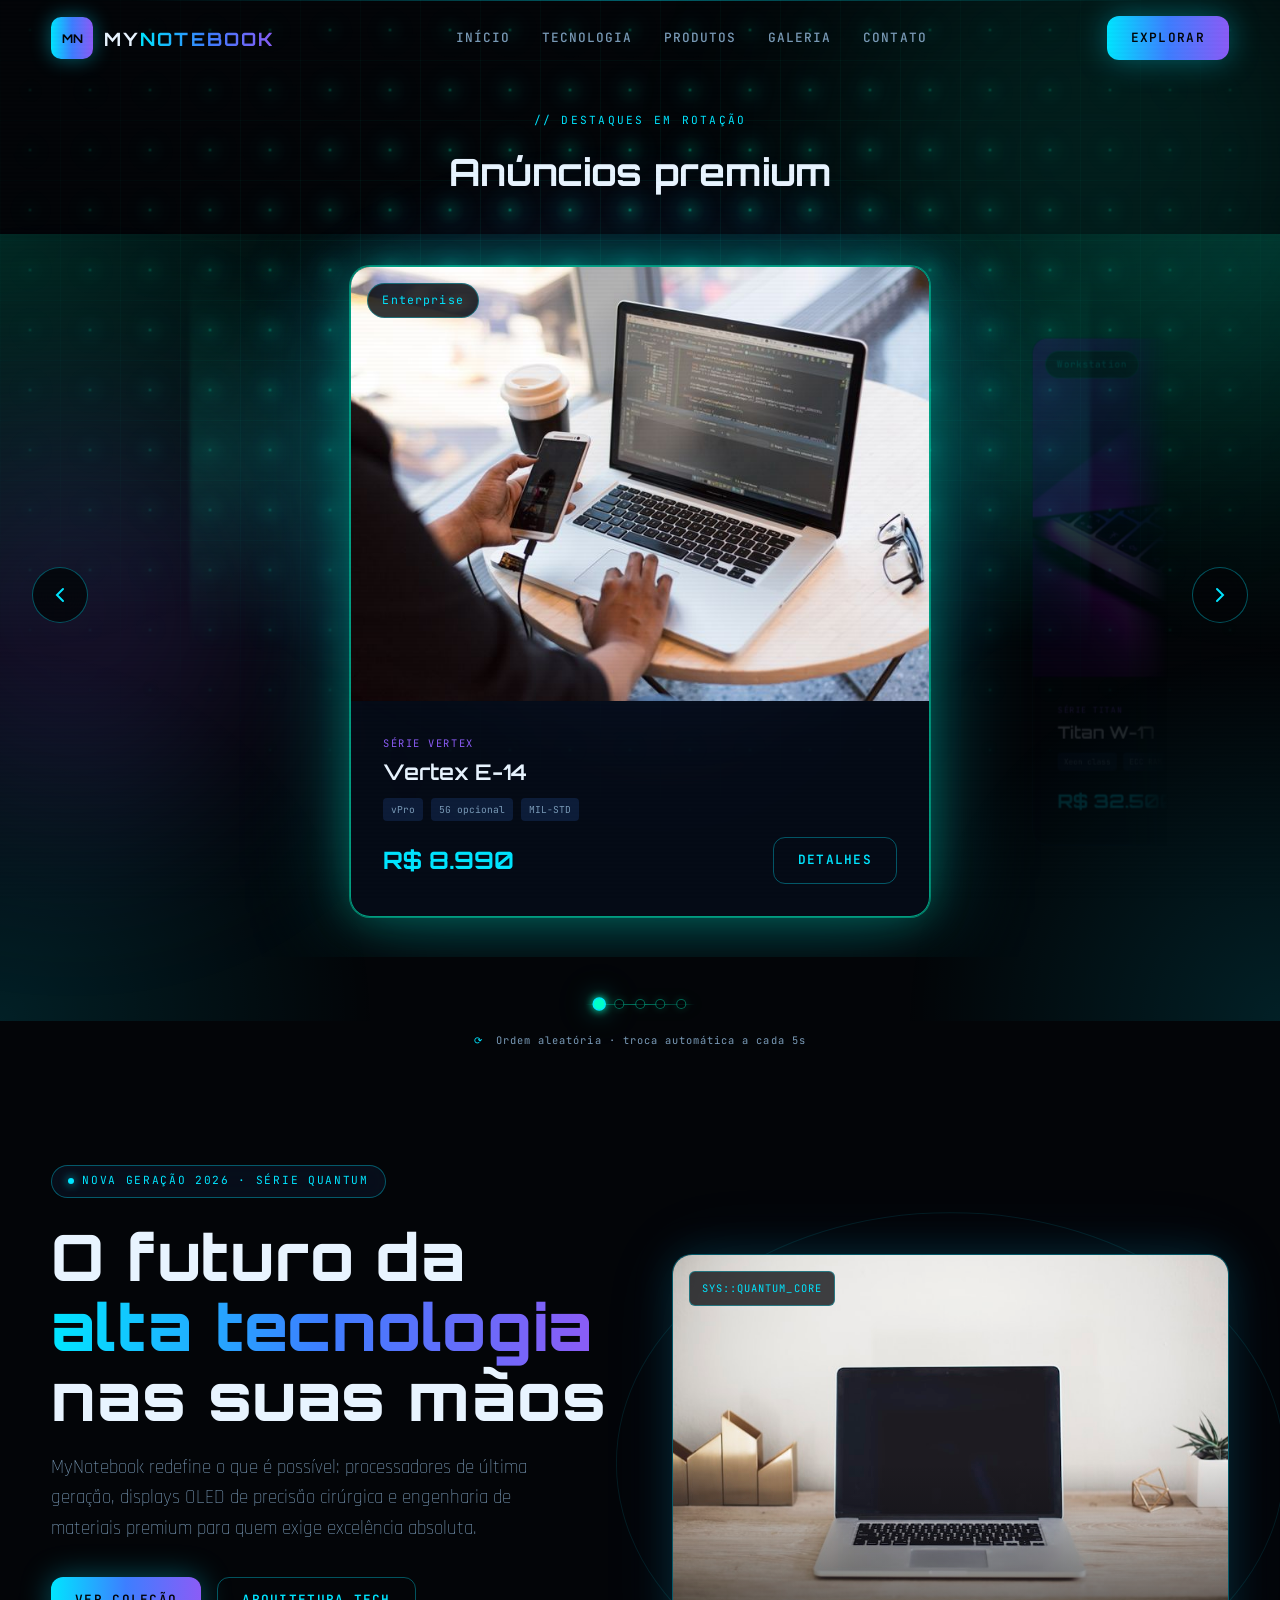
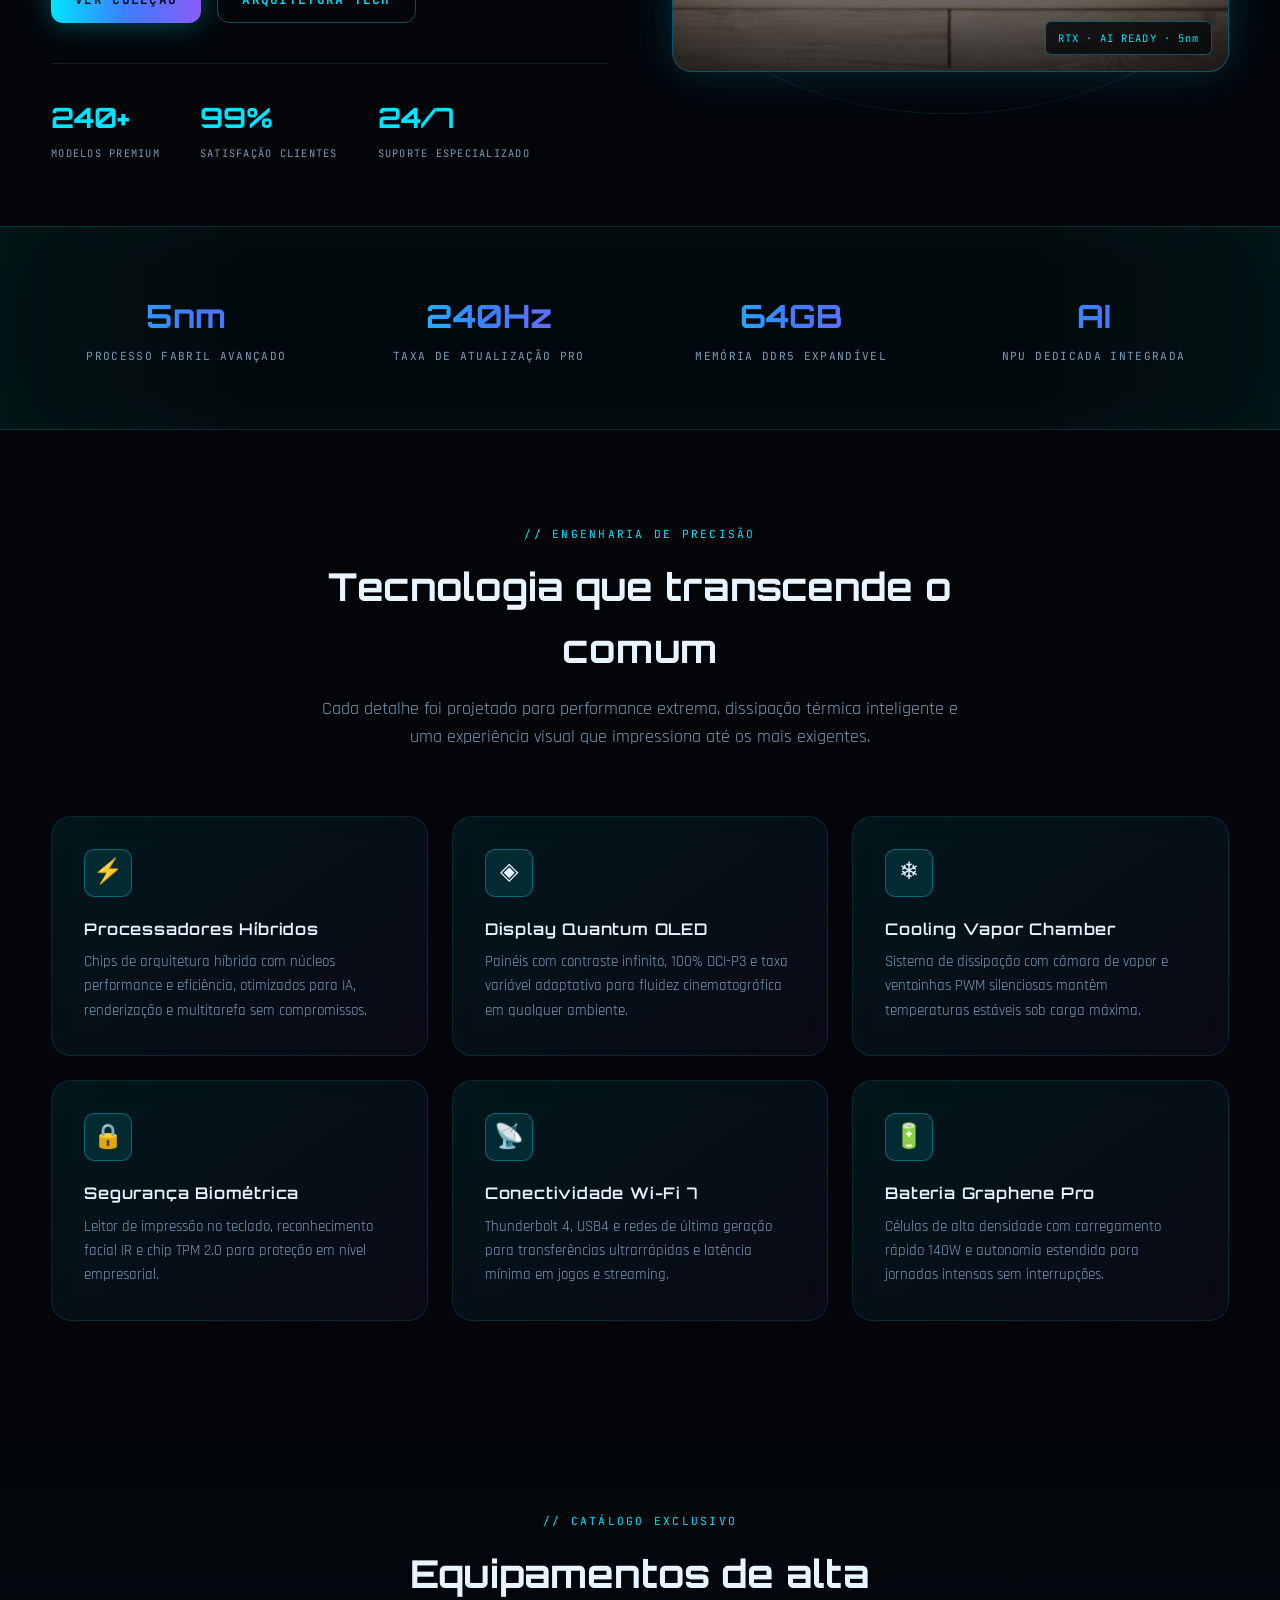
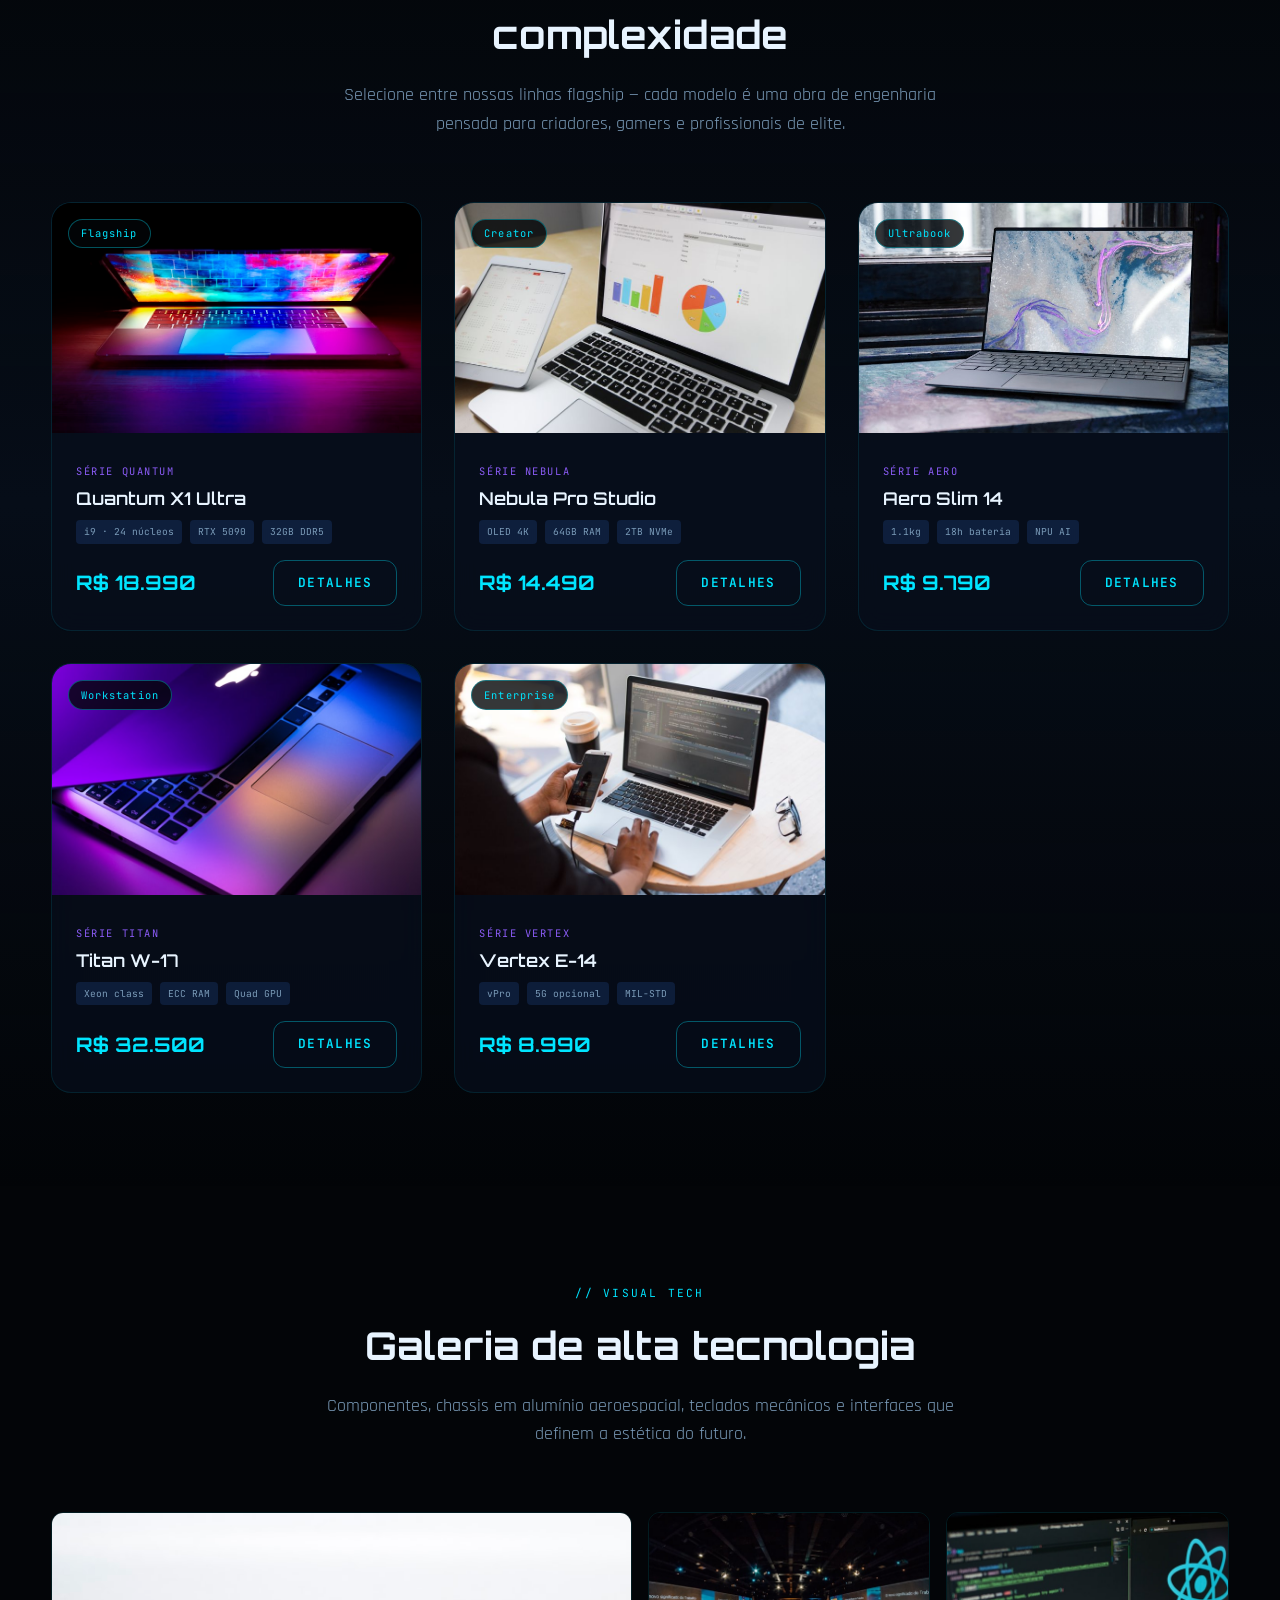
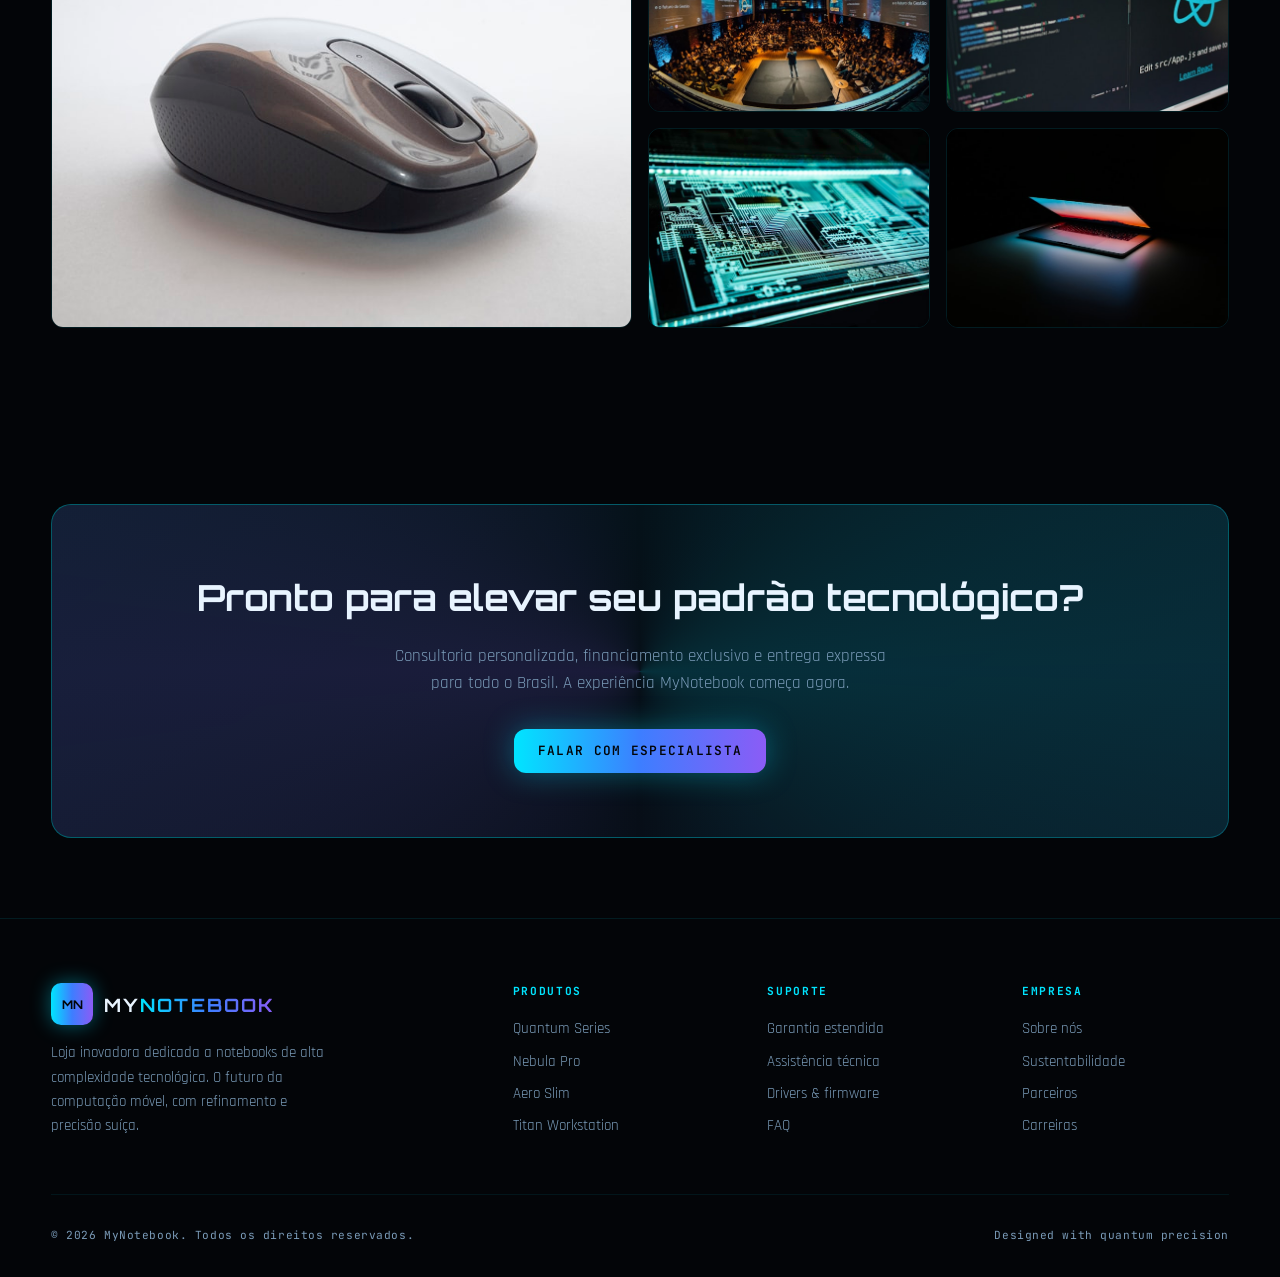
==== commit b6250e49: "feat: adiciona favicon do site Adiciona assets/favicon.svg e os links de icone (icon e apple-touch-i" ====
--- a/index.html
+++ b/index.html
@@ -5,6 +5,8 @@
   <meta name="viewport" content="width=device-width, initial-scale=1.0" />
   <meta name="description" content="MyNotebook — Loja inovadora de notebooks de alta performance, design futurista e tecnologia de ponta." />
   <title>MyNotebook | Alta Tecnologia em Notebooks</title>
+  <link rel="icon" href="assets/favicon.svg" type="image/svg+xml" />
+  <link rel="apple-touch-icon" href="assets/favicon.svg" />
   <link rel="preconnect" href="https://fonts.googleapis.com" />
   <link rel="preconnect" href="https://fonts.gstatic.com" crossorigin />
   <link href="https://fonts.googleapis.com/css2?family=JetBrains+Mono:wght@400;500;600&family=Orbitron:wght@500;600;700;800&family=Rajdhani:wght@300;400;500;600;700&display=swap" rel="stylesheet" />
